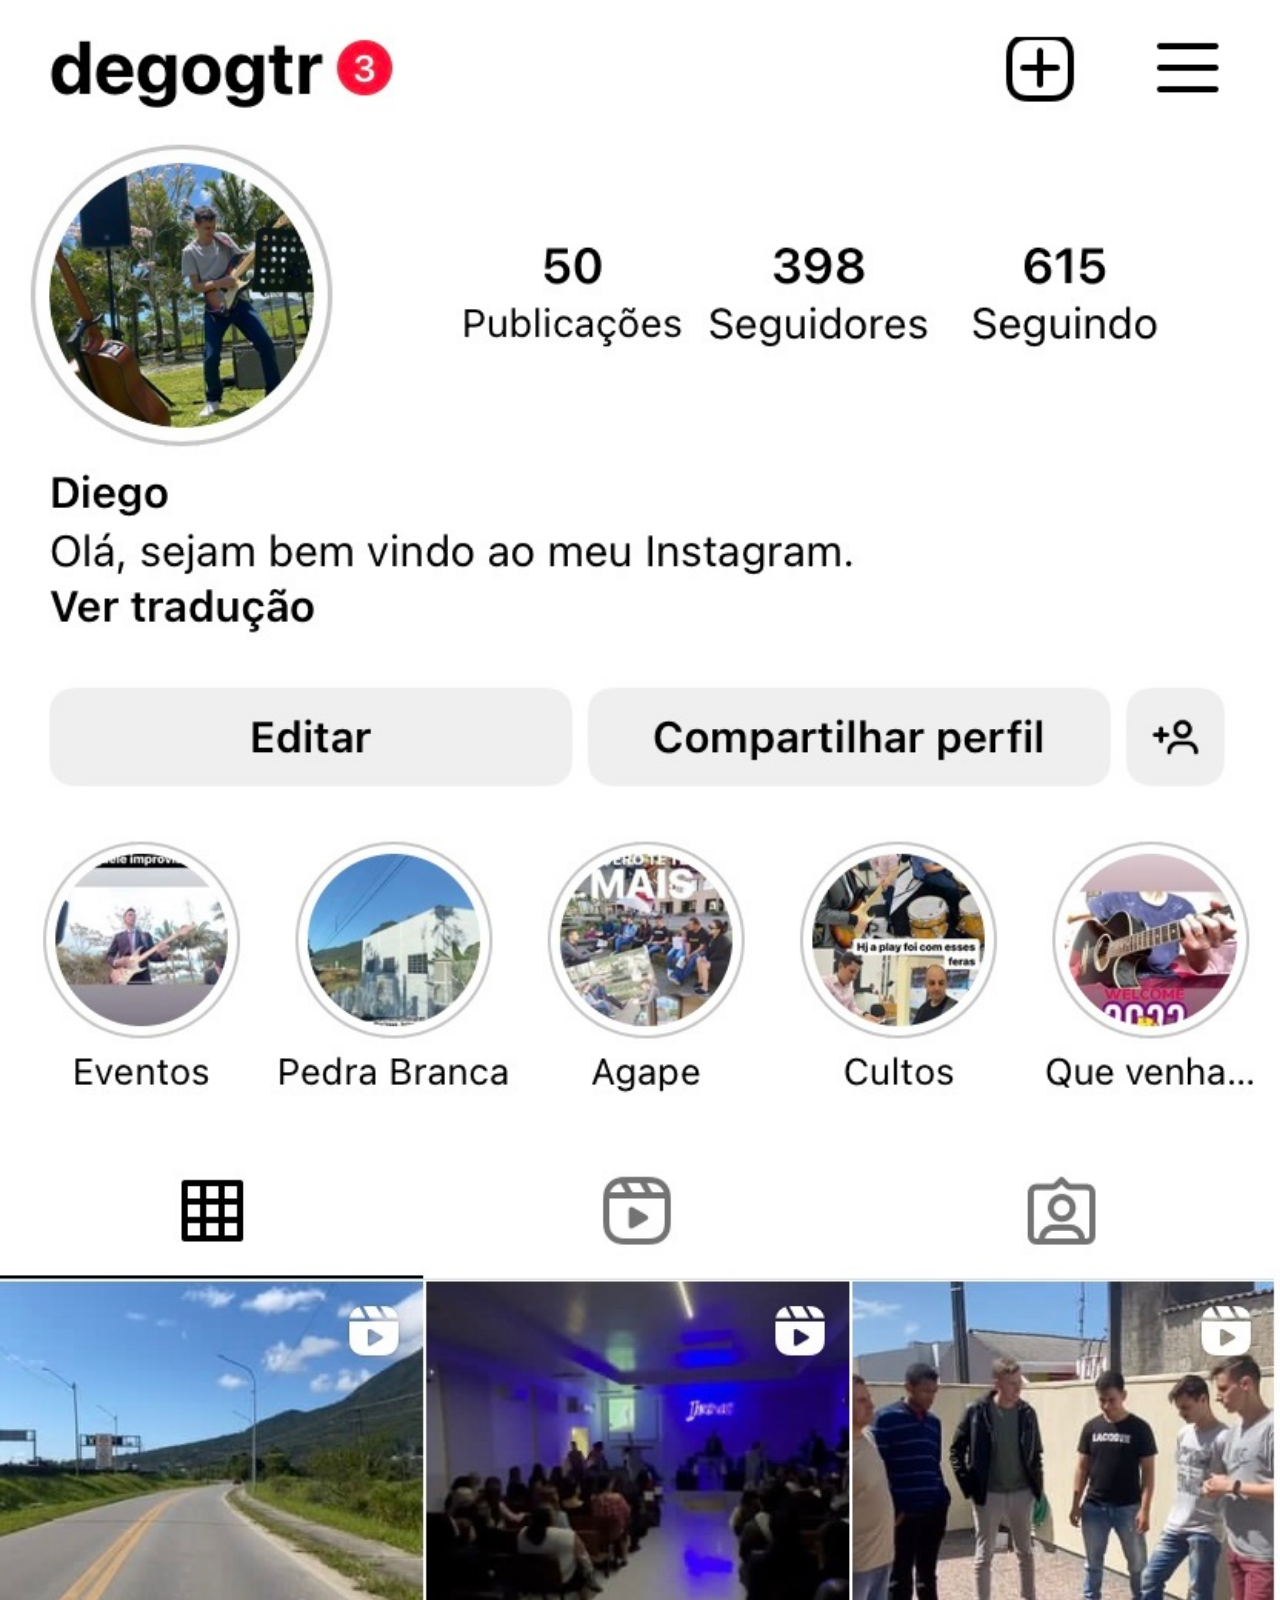
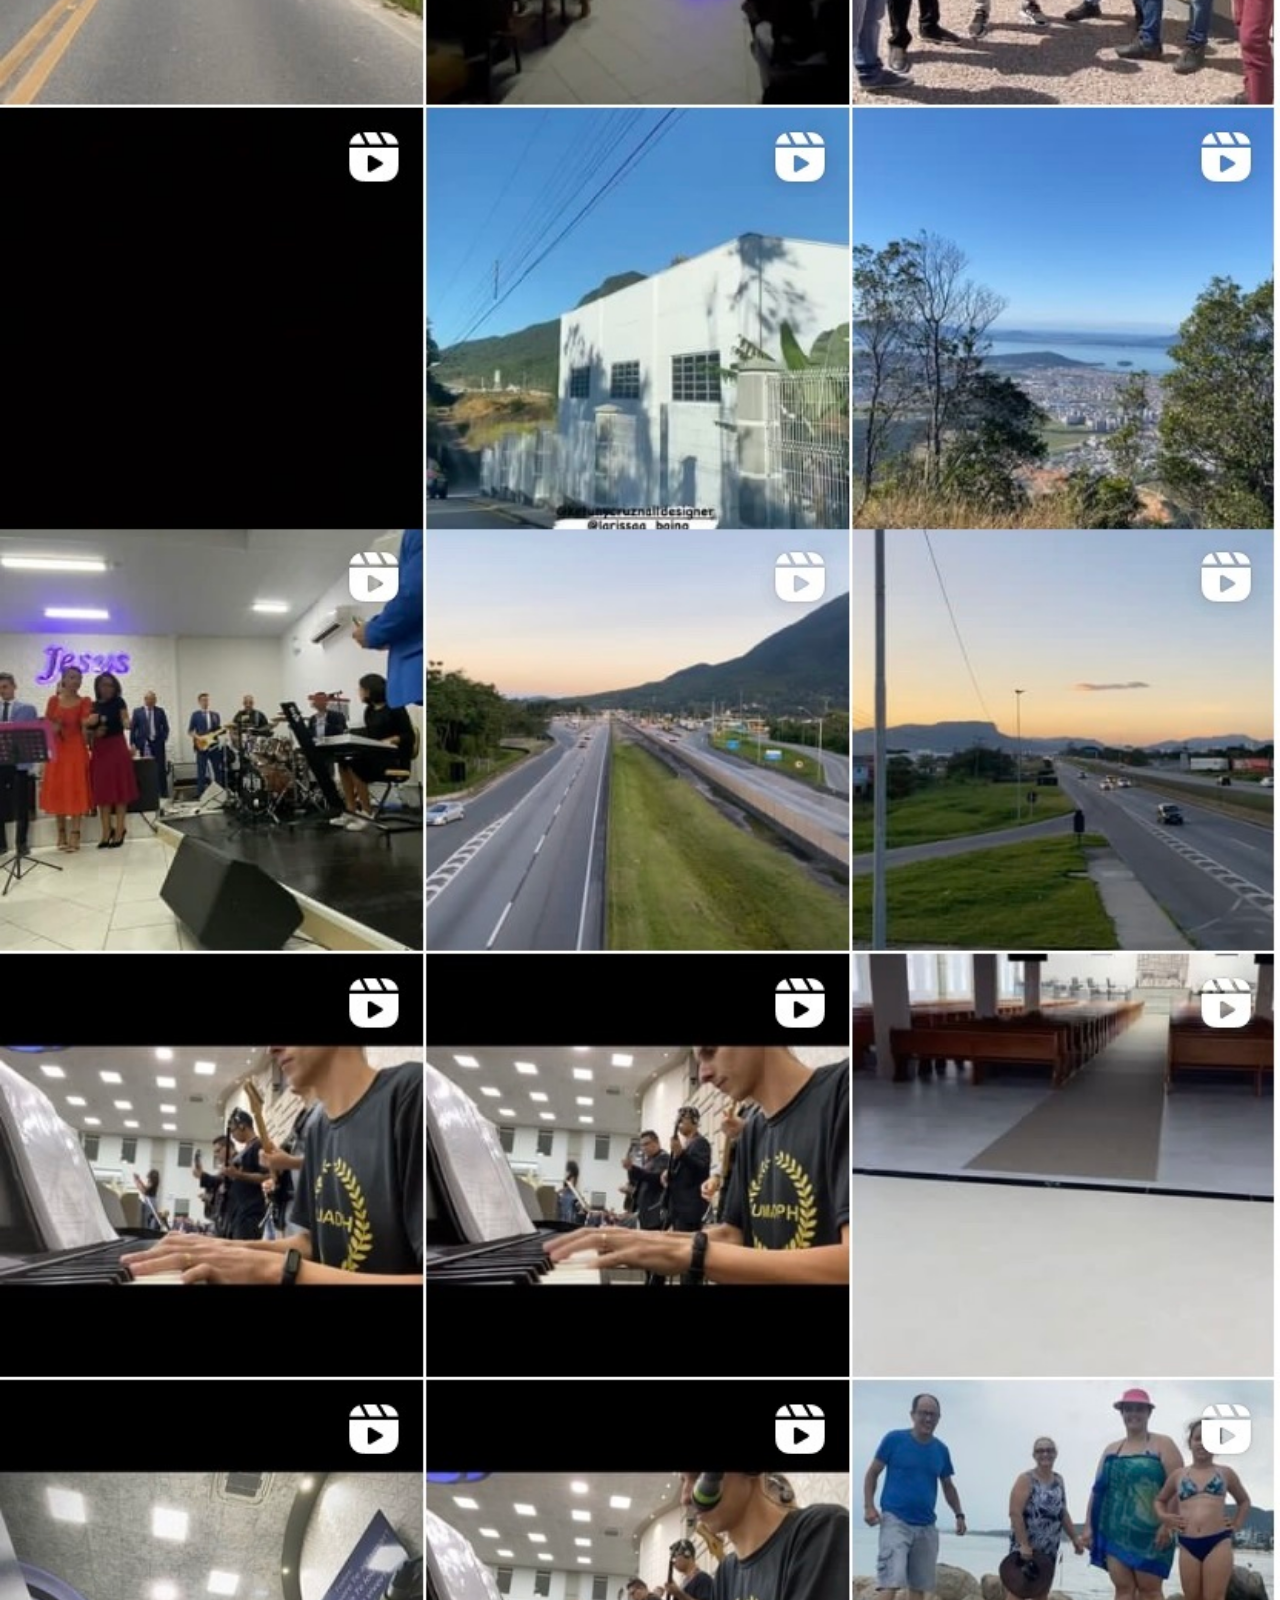
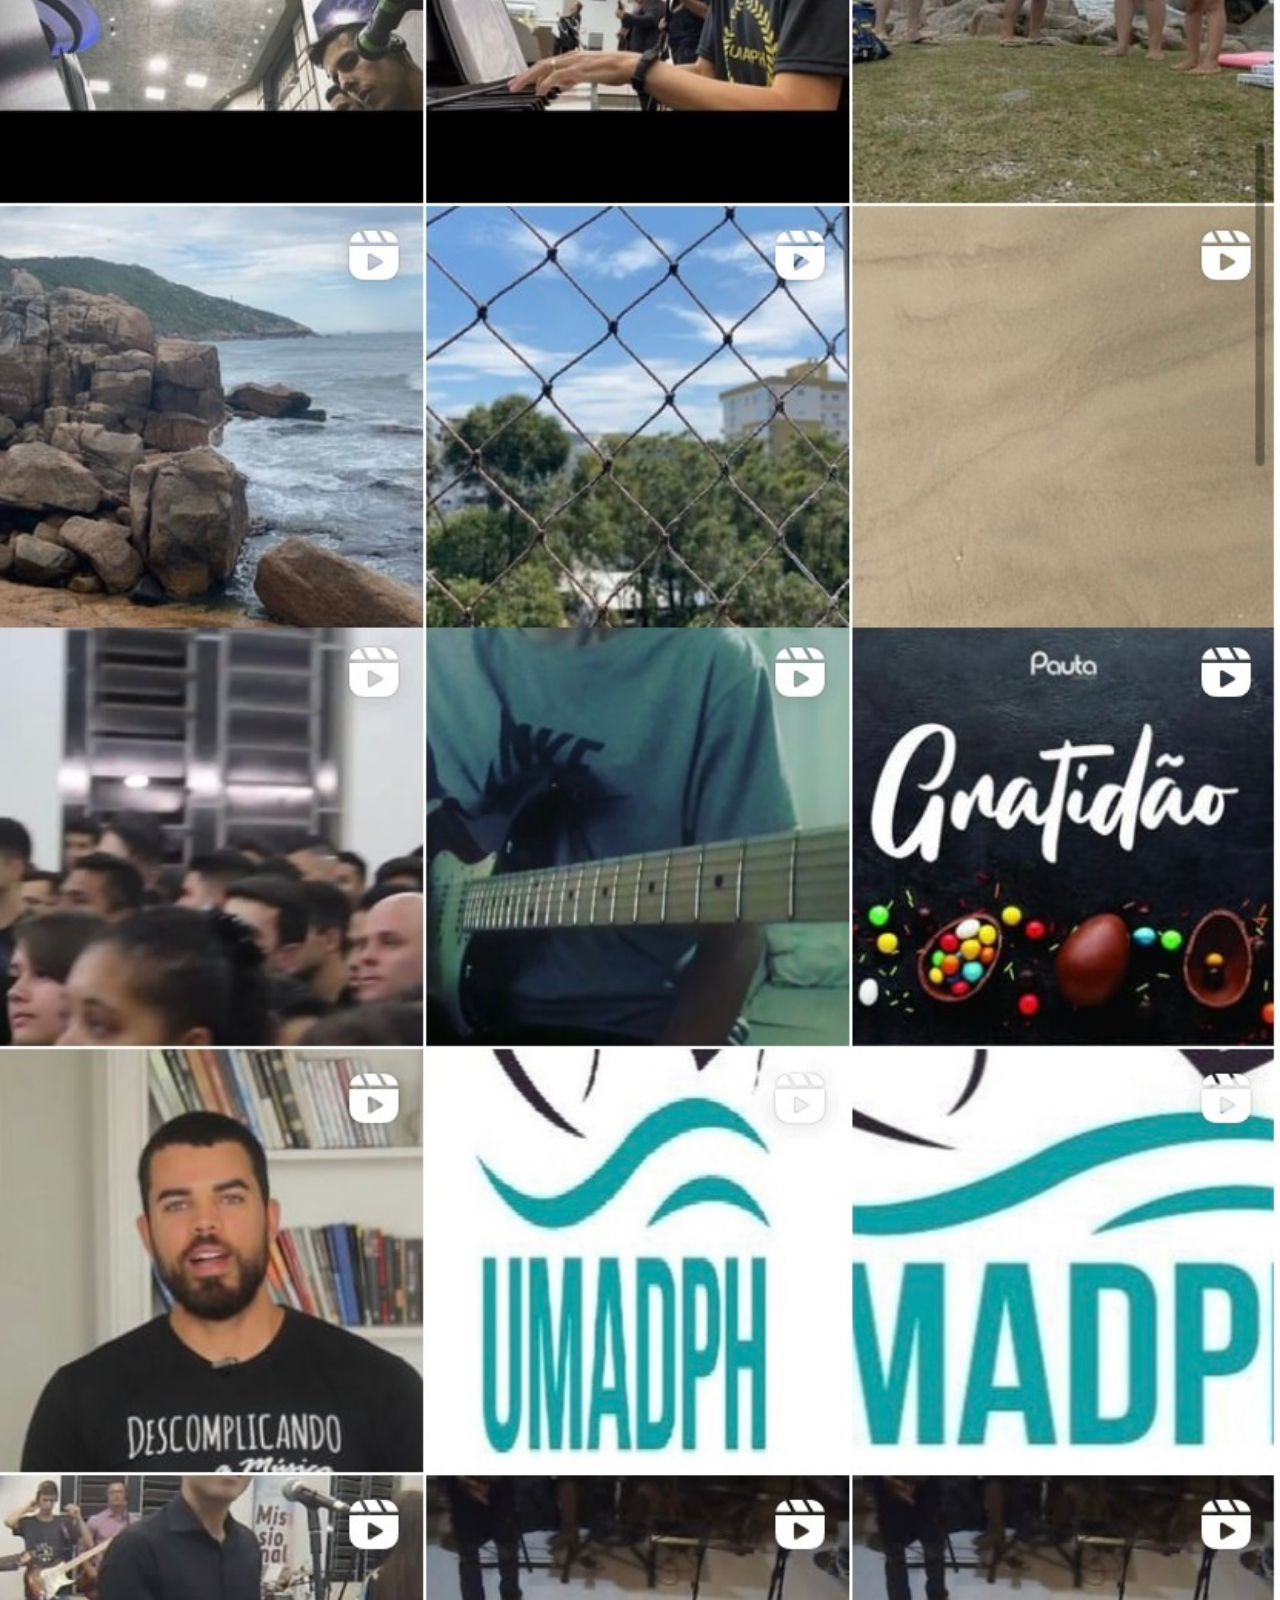
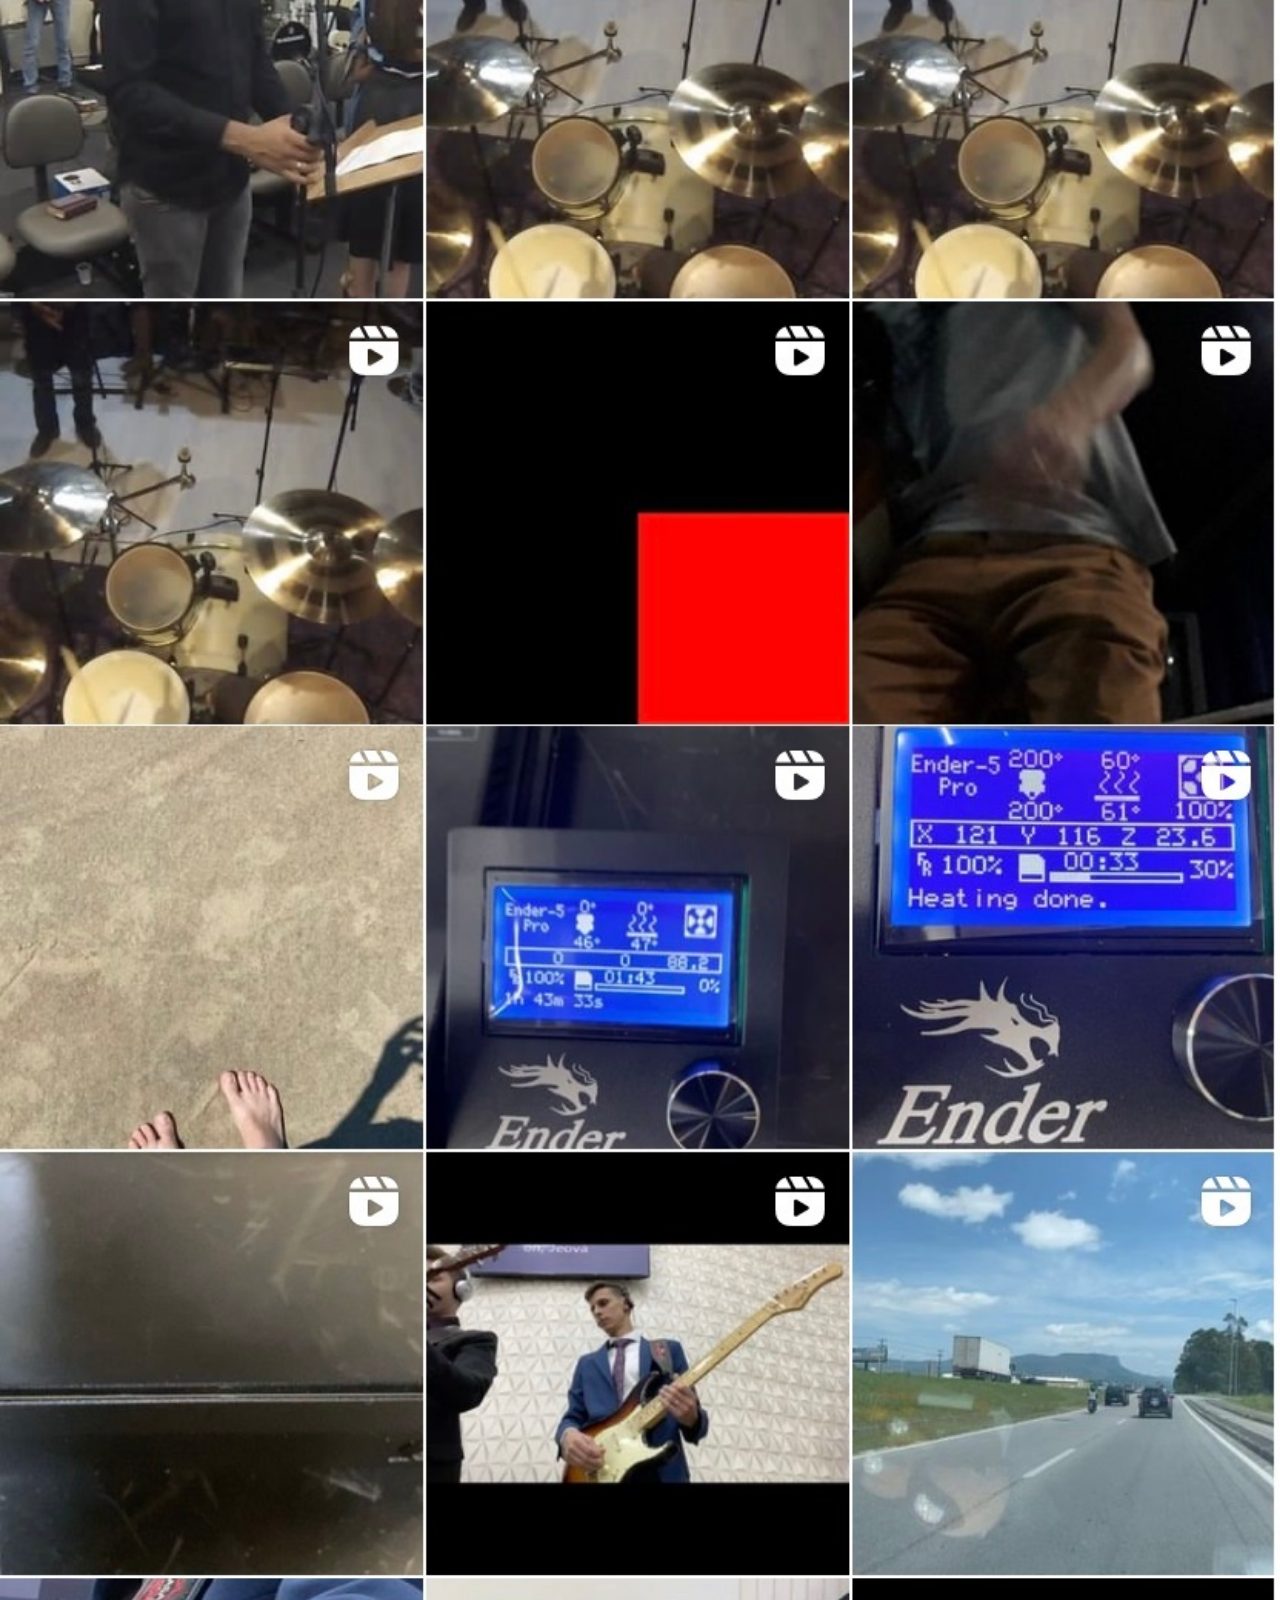
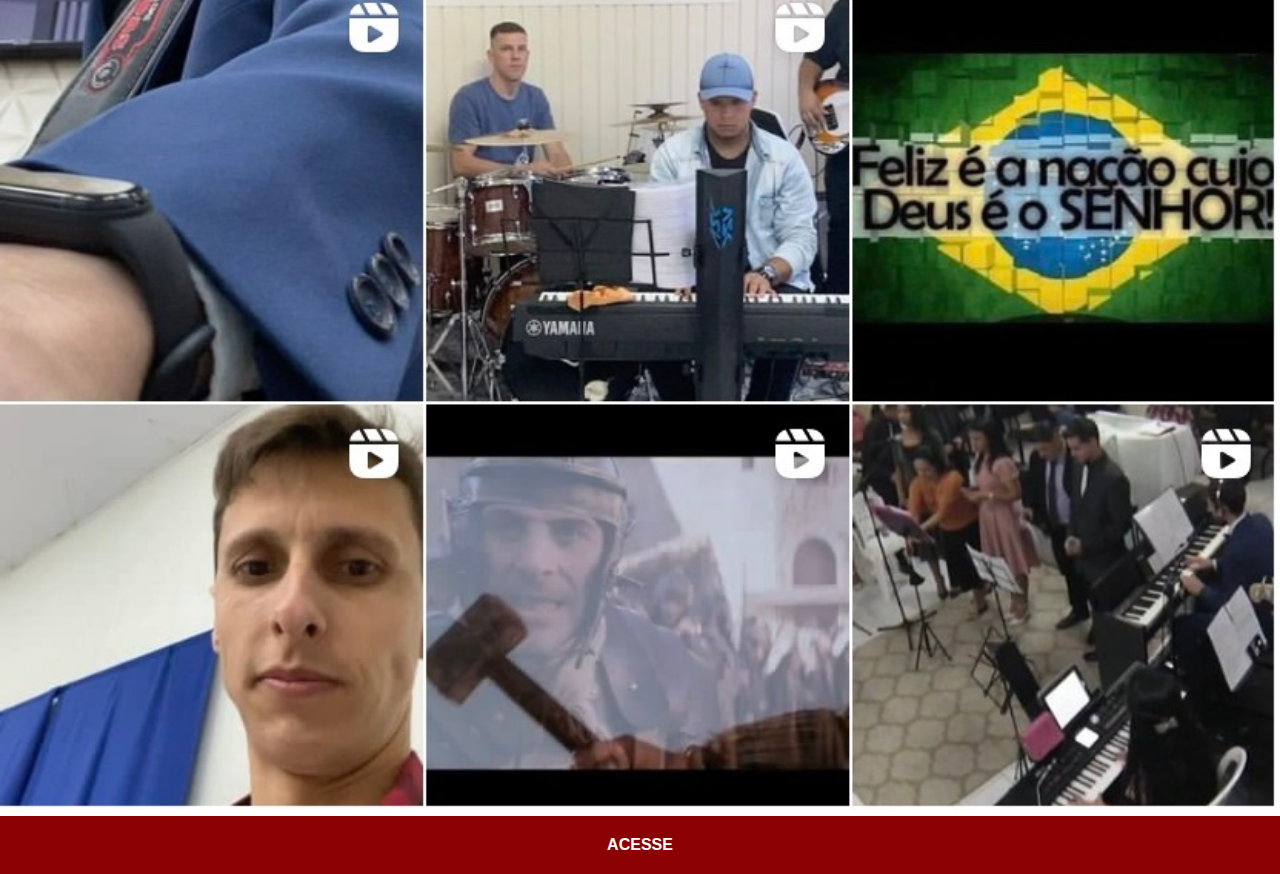
==== instagram.html @ 082a2413 "1602 1306" ====
<!DOCTYPE html>
<html lang="en">
<head>
    <meta charset="UTF-8">
    <meta http-equiv="X-UA-Compatible" content="IE=edge">
    <meta name="viewport" content="width=device-width, initial-scale=1.0">
    <title>Github</title>
    <link rel="stylesheet" href="estilos/social.css">
</head>
<body>
    <img src="imagens/instagram.jpg" alt="Instagram">
    <a href="https://instagram.com/degogtr?igshid=YmMyMTA2M2Y=" target="_blank">ACESSE</a>
</body>
</html>
---- estilos/social.css ----
@charset "UTF-8";

* {
    margin: 00px;
    padding: 0px;
    font-family: Arial, Helvetica, sans-serif;
}

::-webkit-scrollbar {
    width: 0px;
    height: 0px;
}
img {
    width: 100vw;
}

a {
    display: block;
    background-color: darkred;
    color: white;
    padding: 20px;
    text-align: center;
    font-weight: bold;
    text-decoration: none;
}

a:hover {
    background-color: red;
}
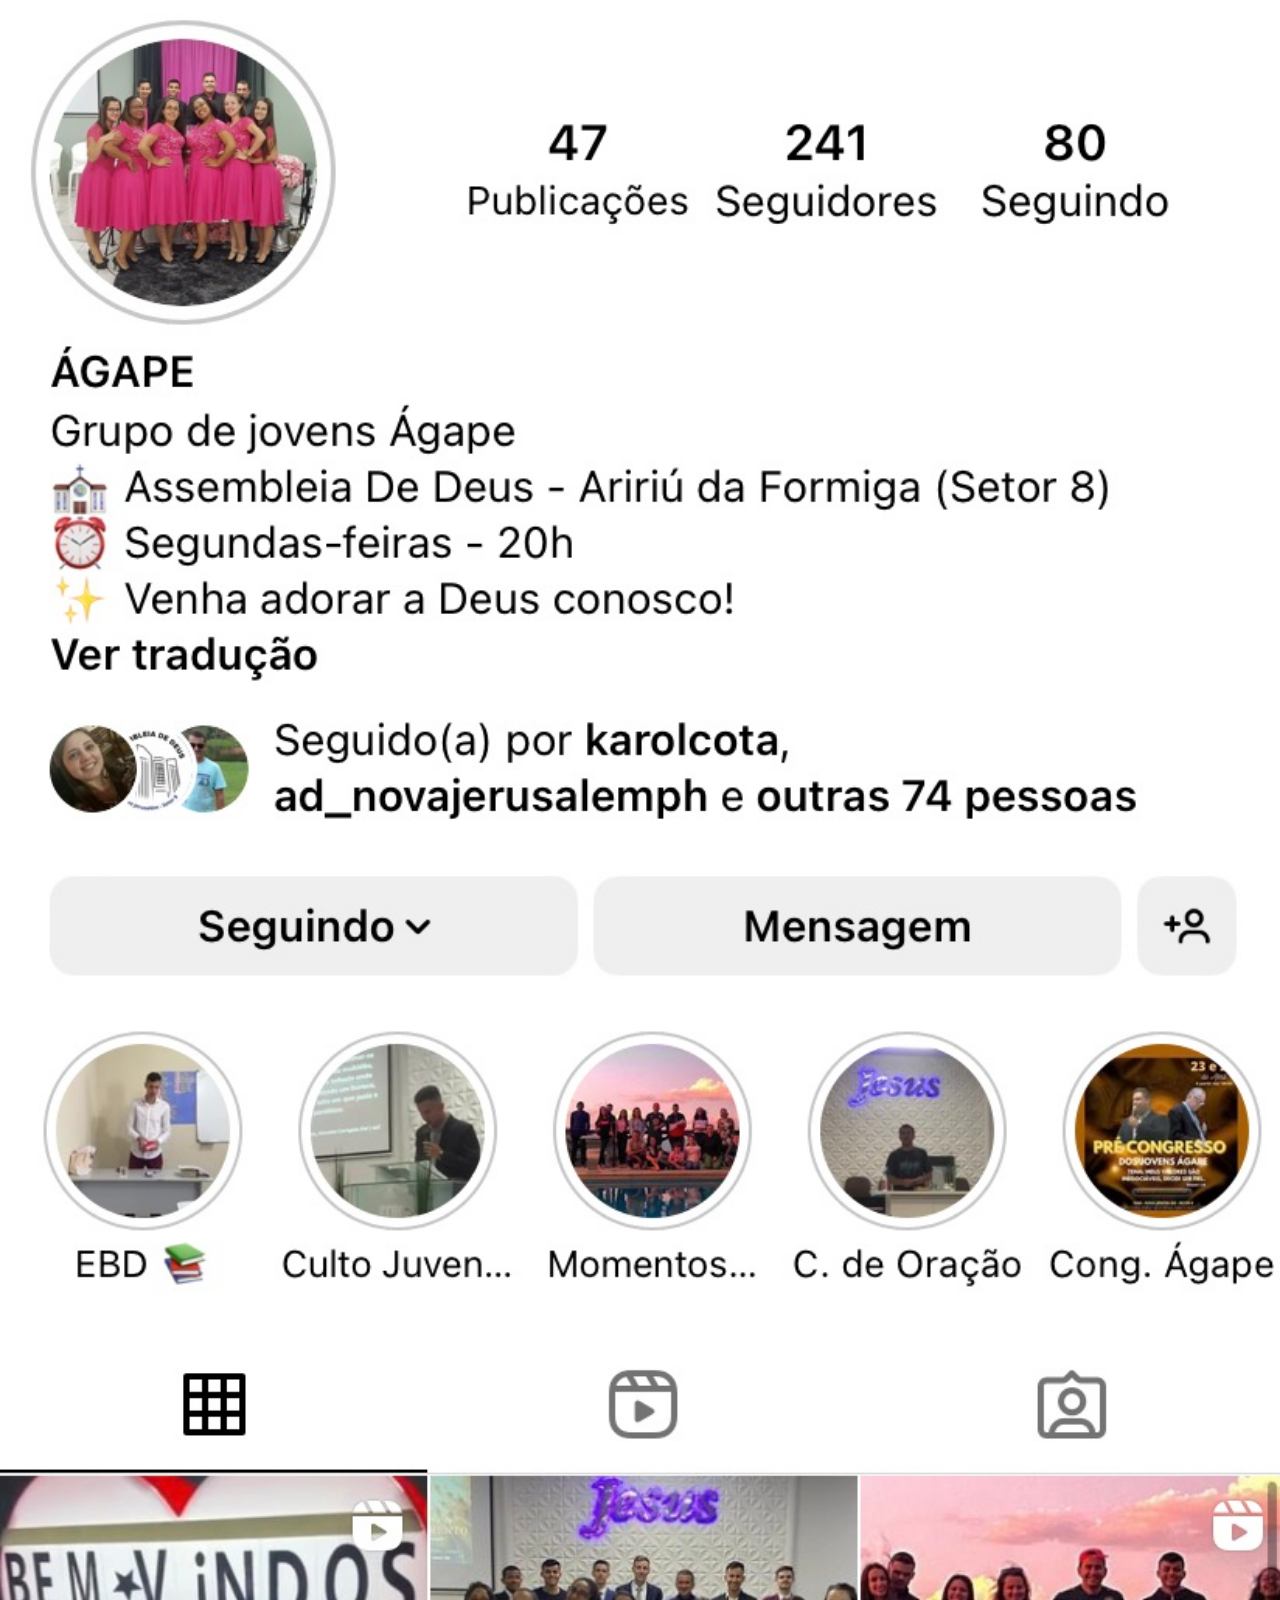
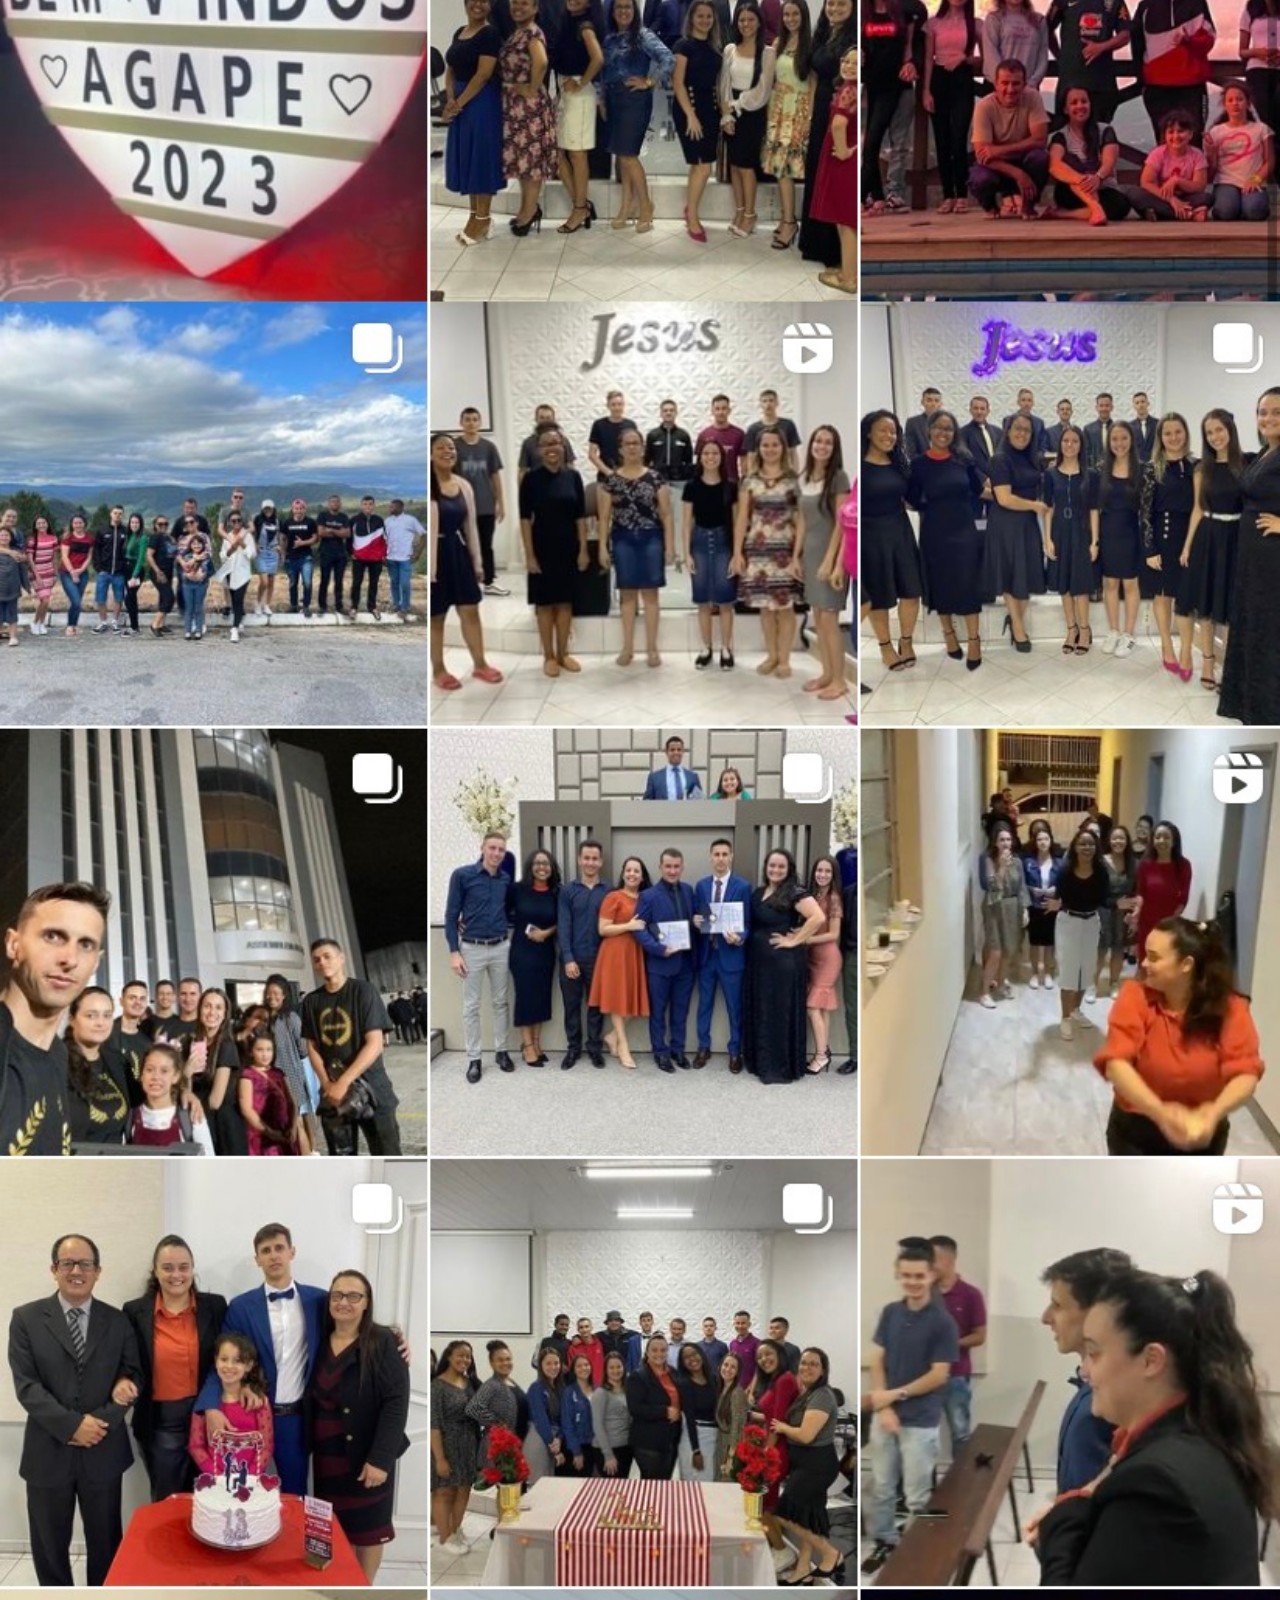
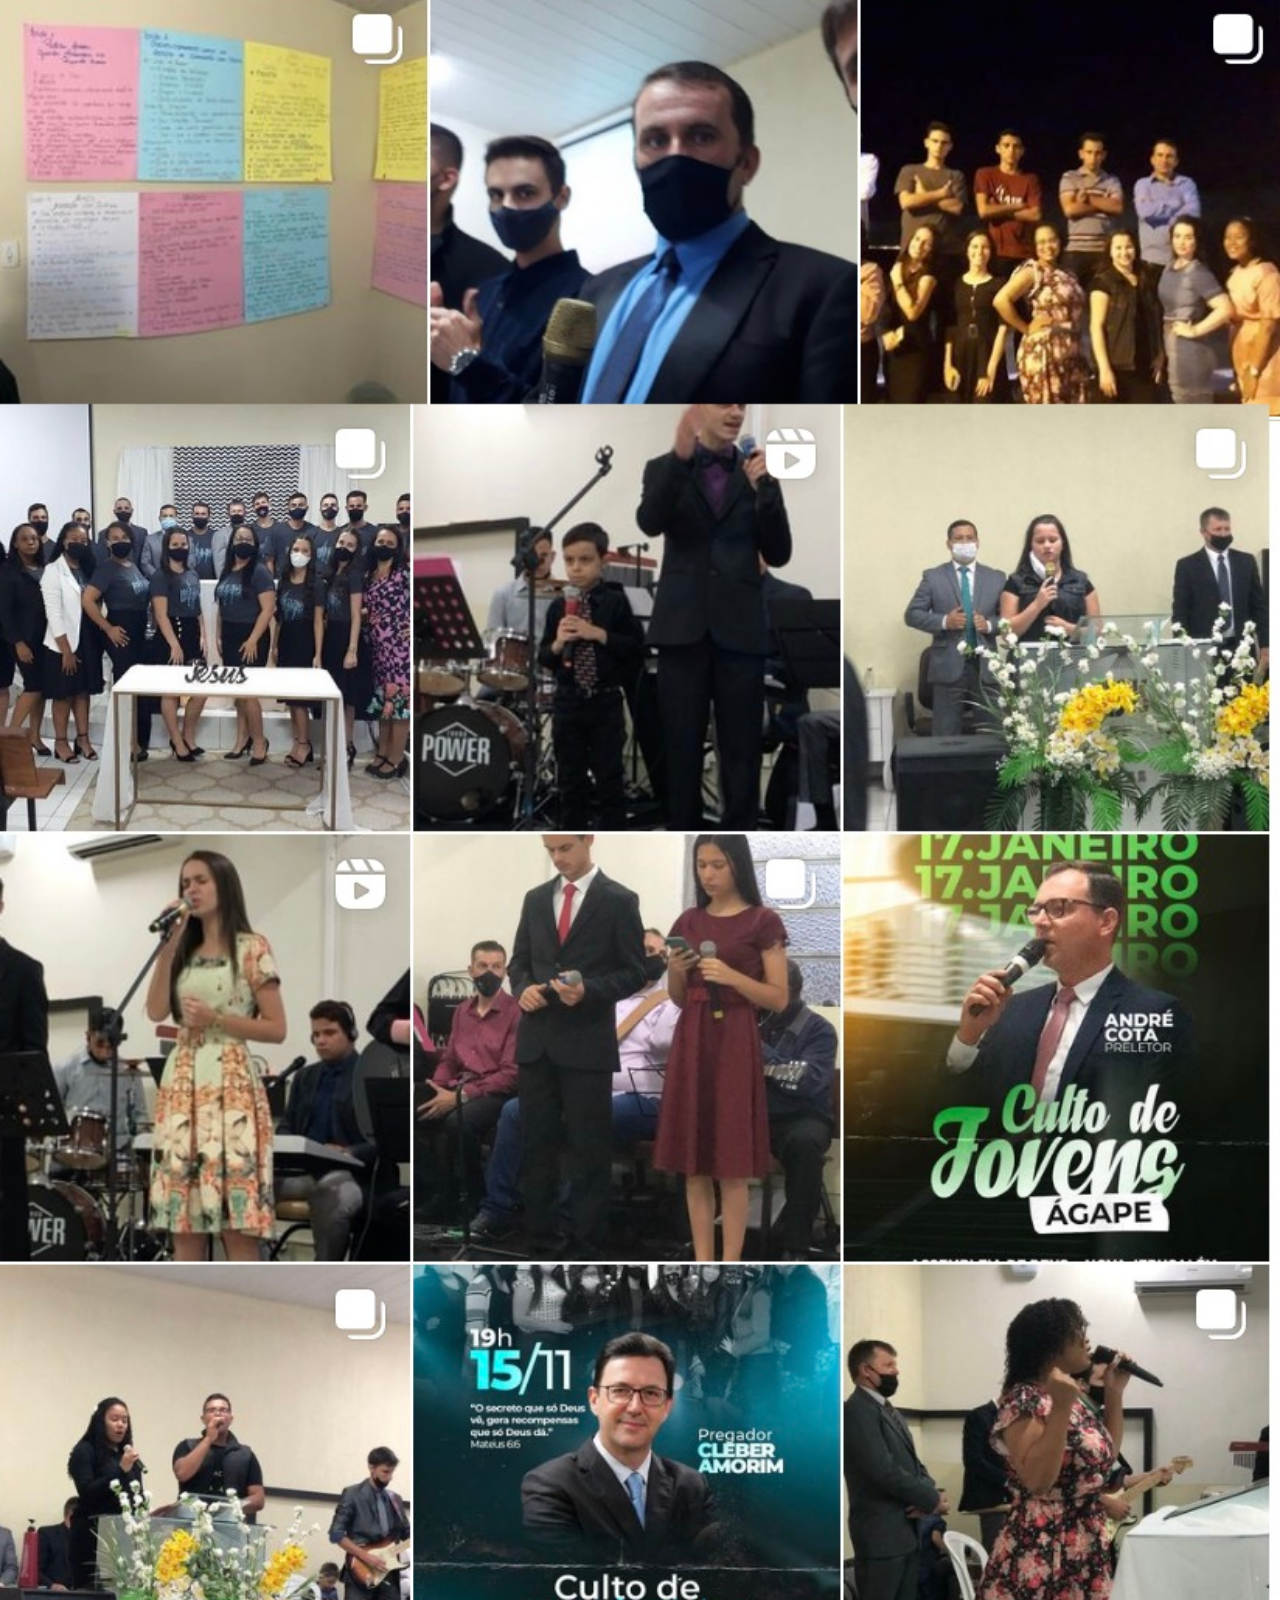
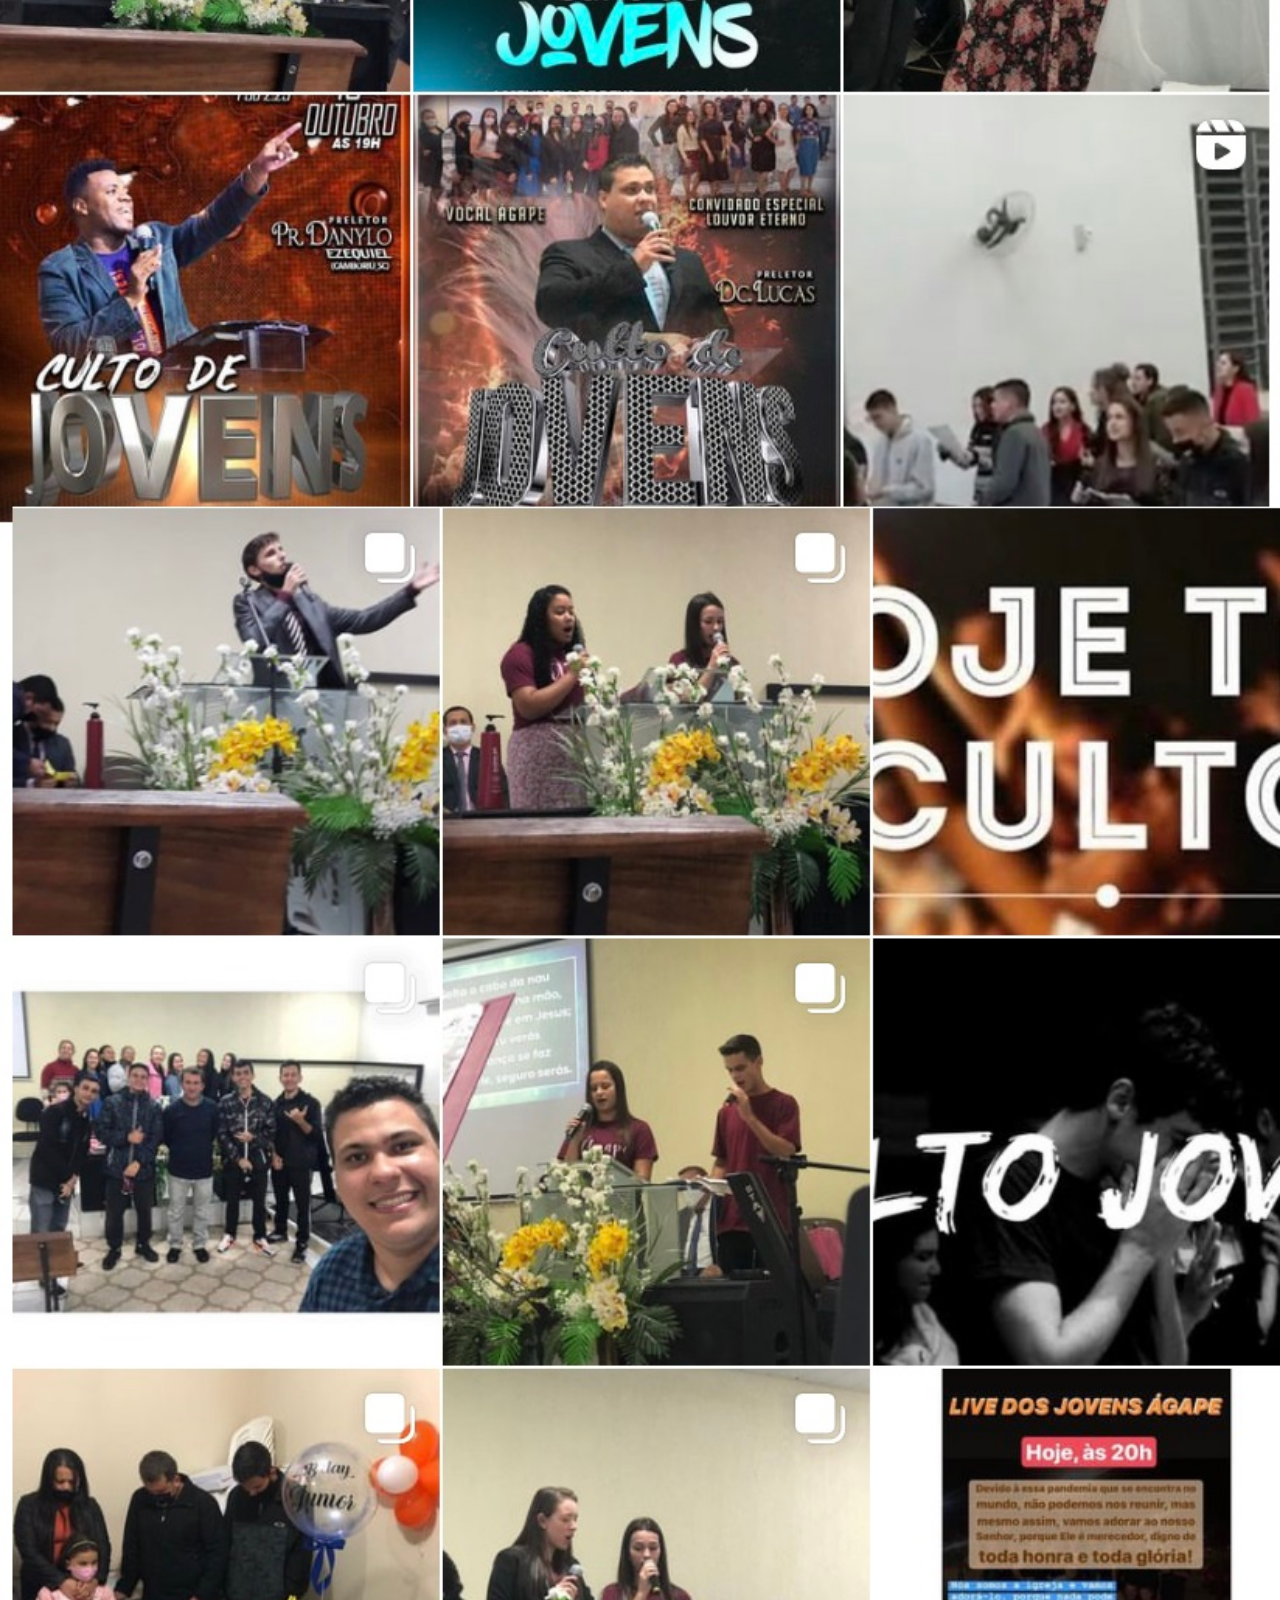
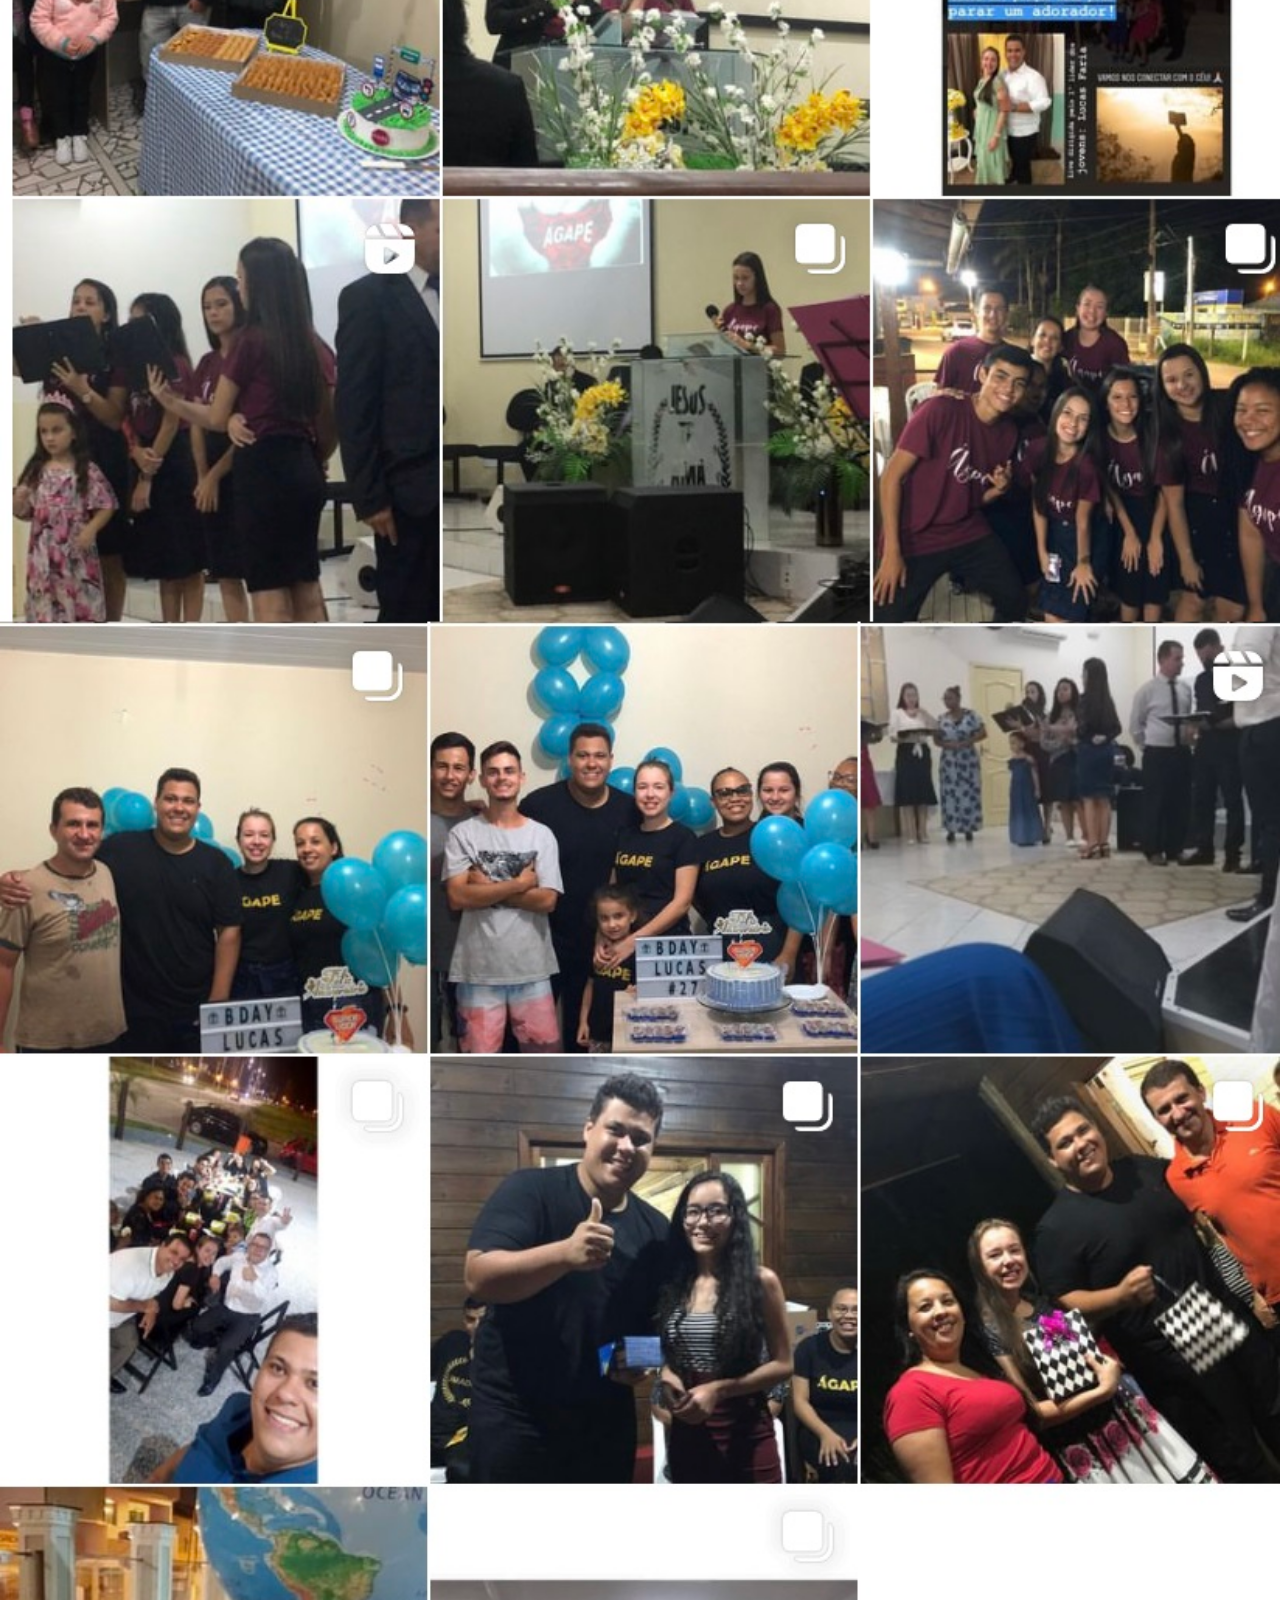
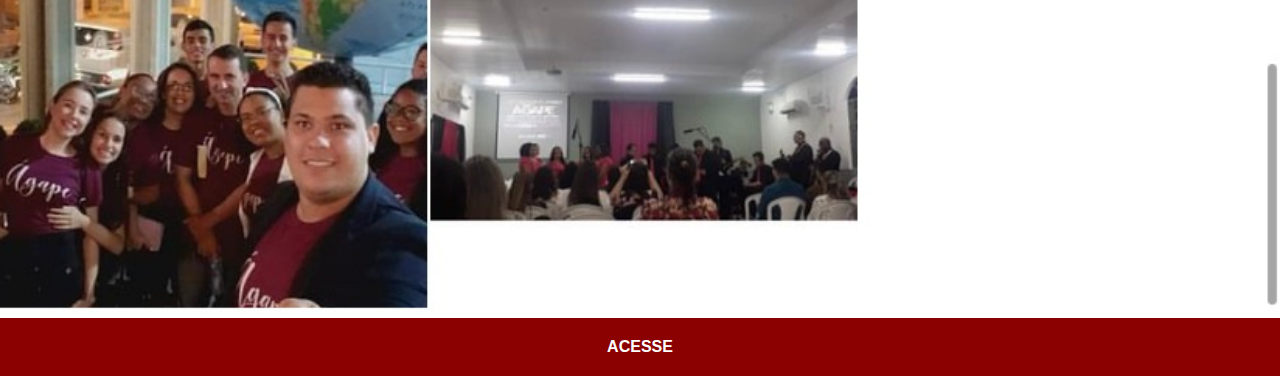
==== commit cec31f40: "1702 1419" ====
--- a/instagram.html
+++ b/instagram.html
@@ -8,7 +8,7 @@
     <link rel="stylesheet" href="estilos/social.css">
 </head>
 <body>
-    <img src="imagens/instagram.jpg" alt="Instagram">
-    <a href="https://instagram.com/degogtr?igshid=YmMyMTA2M2Y=" target="_blank">ACESSE</a>
+    <img src="fotos/instagram.jpg" alt="Instagram">
+    <a href="https://instagram.com/agap.eamordedeus?igshid=YmMyMTA2M2Y=" target="_blank">ACESSE</a>
 </body>
 </html>